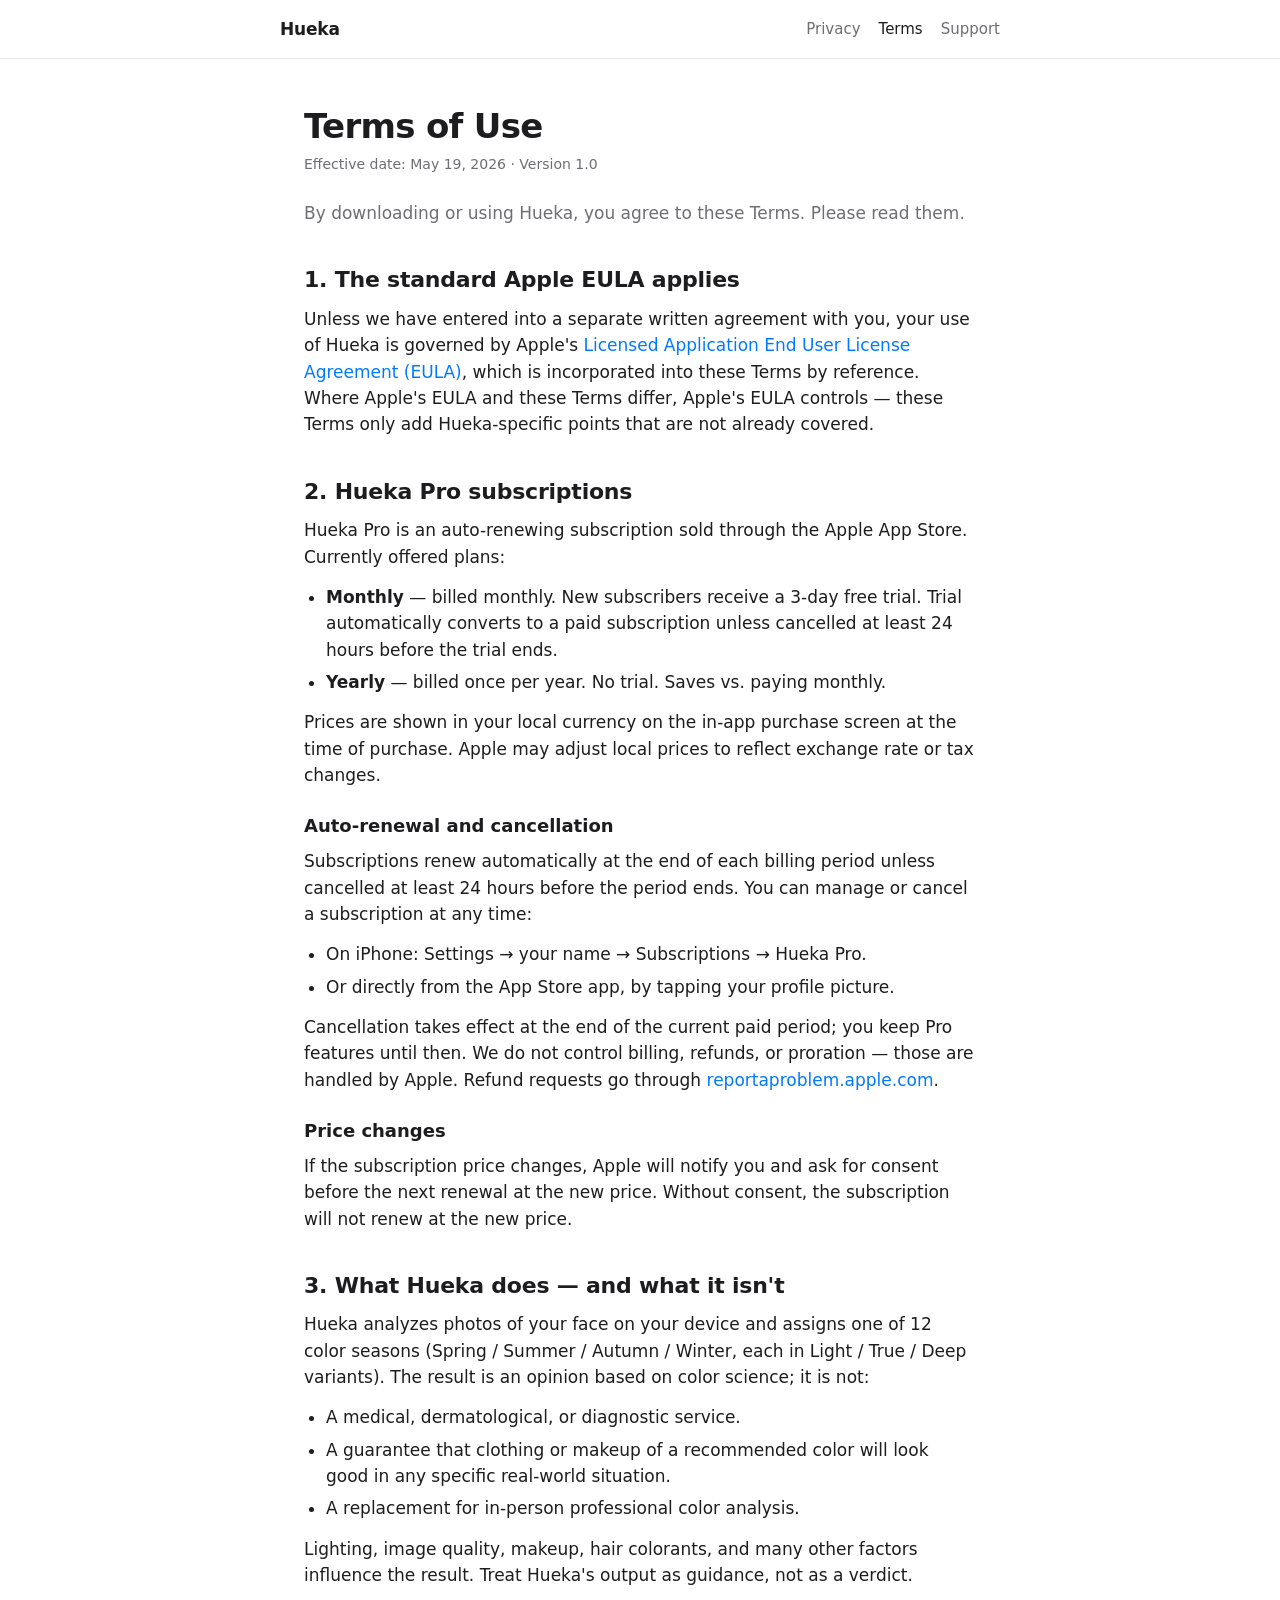
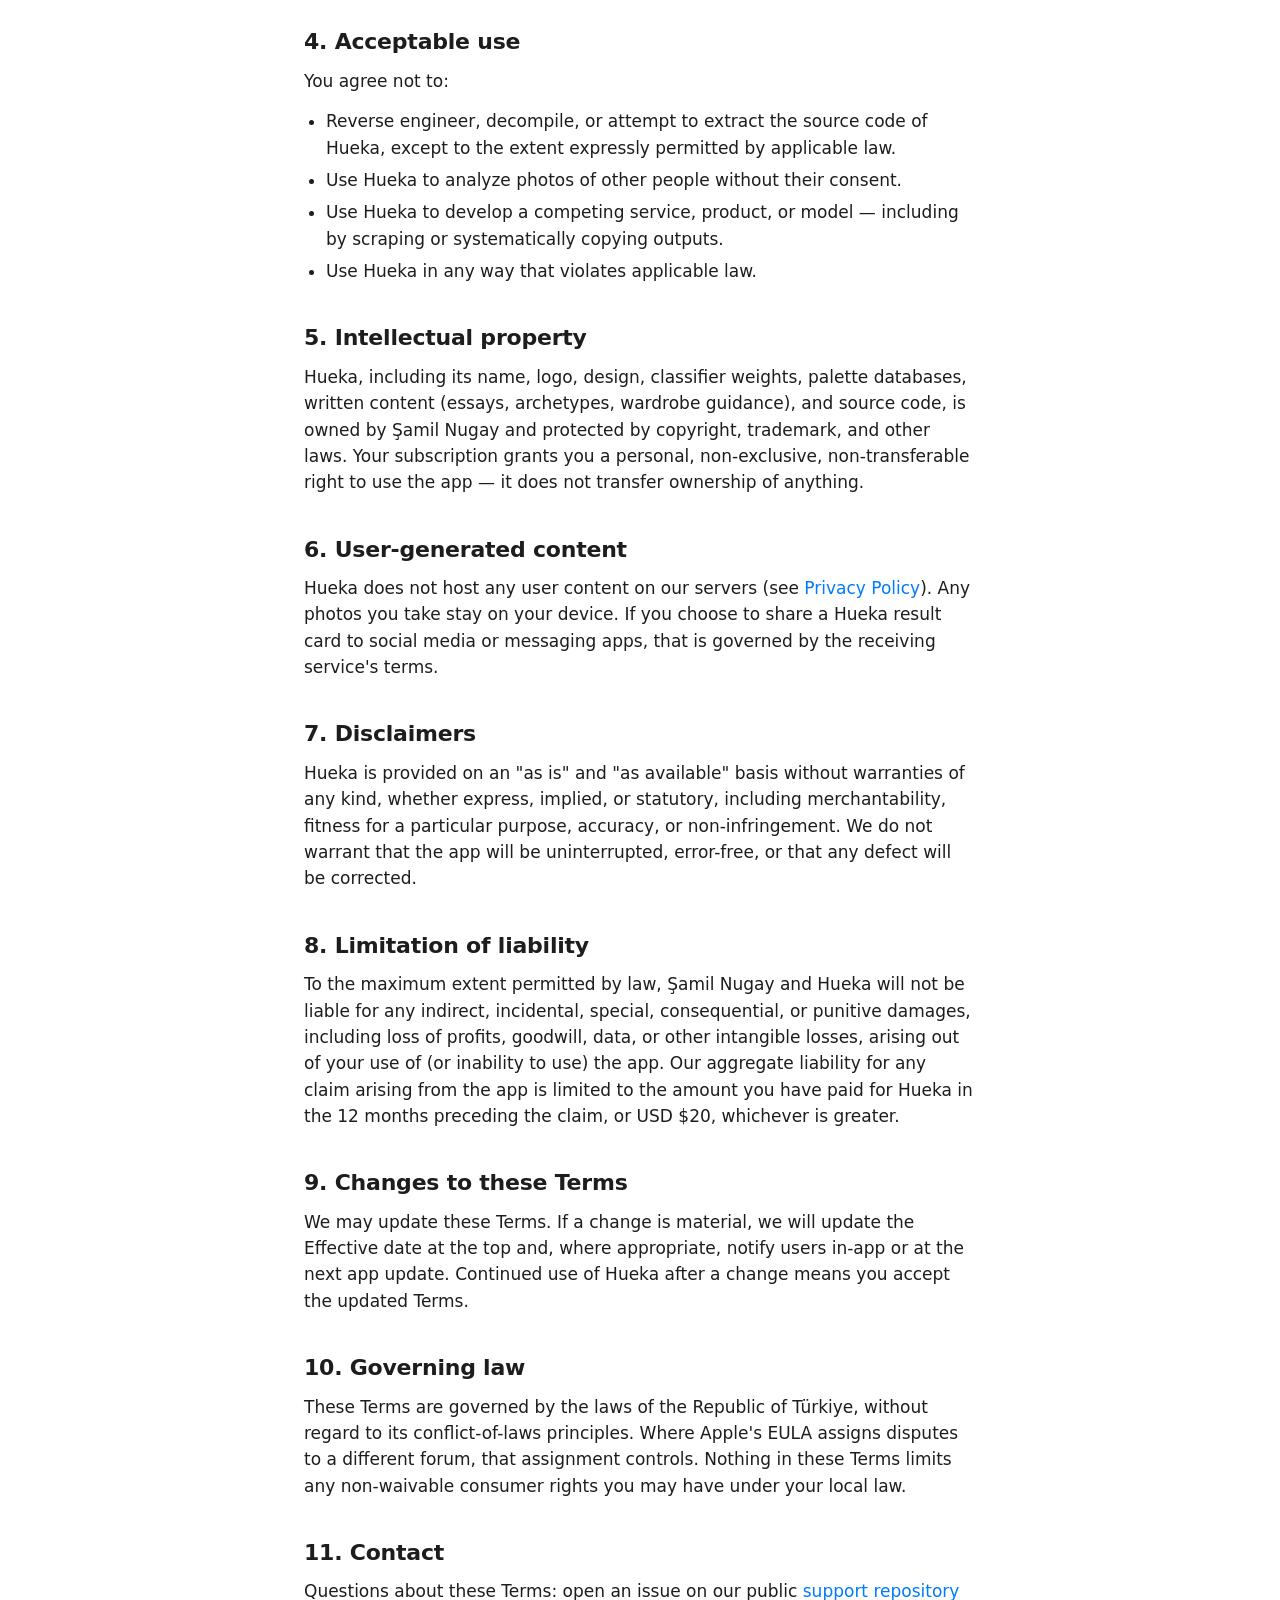
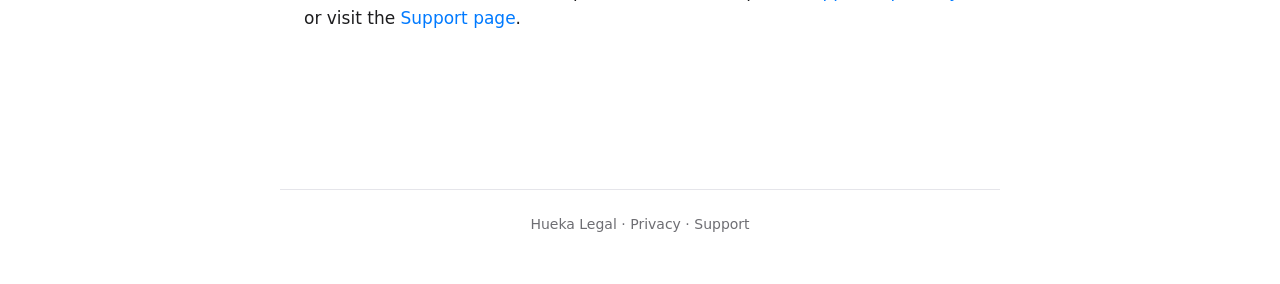
==== terms.html @ d2b94a74 "Initial: Privacy Policy, Terms of Use, Support for Hueka" ====
<!doctype html>
<html lang="en">
<head>
  <meta charset="utf-8" />
  <meta name="viewport" content="width=device-width, initial-scale=1, viewport-fit=cover" />
  <title>Terms of Use — Hueka</title>
  <meta name="description" content="Terms of Use for Hueka, including subscription terms, acceptable use, and disclaimers." />
  <link rel="stylesheet" href="style.css" />
</head>
<body>
  <header class="site">
    <div class="inner">
      <a href="index.html" class="brand" style="color:inherit;text-decoration:none">Hueka</a>
      <nav>
        <a href="privacy.html">Privacy</a>
        <a href="terms.html" class="active">Terms</a>
        <a href="support.html">Support</a>
      </nav>
    </div>
  </header>

  <main>
    <h1>Terms of Use</h1>
    <p class="meta">Effective date: May 19, 2026 · Version 1.0</p>
    <p class="lede">By downloading or using Hueka, you agree to these Terms. Please read them.</p>

    <h2>1. The standard Apple EULA applies</h2>
    <p>Unless we have entered into a separate written agreement with you, your use of Hueka is governed by Apple's <a href="https://www.apple.com/legal/internet-services/itunes/dev/stdeula/">Licensed Application End User License Agreement (EULA)</a>, which is incorporated into these Terms by reference. Where Apple's EULA and these Terms differ, Apple's EULA controls — these Terms only add Hueka-specific points that are not already covered.</p>

    <h2 id="subscriptions">2. Hueka Pro subscriptions</h2>
    <p>Hueka Pro is an auto-renewing subscription sold through the Apple App Store. Currently offered plans:</p>
    <ul>
      <li><strong>Monthly</strong> — billed monthly. New subscribers receive a 3-day free trial. Trial automatically converts to a paid subscription unless cancelled at least 24 hours before the trial ends.</li>
      <li><strong>Yearly</strong> — billed once per year. No trial. Saves vs. paying monthly.</li>
    </ul>
    <p>Prices are shown in your local currency on the in-app purchase screen at the time of purchase. Apple may adjust local prices to reflect exchange rate or tax changes.</p>

    <h3>Auto-renewal and cancellation</h3>
    <p>Subscriptions renew automatically at the end of each billing period unless cancelled at least 24 hours before the period ends. You can manage or cancel a subscription at any time:</p>
    <ul>
      <li>On iPhone: Settings → your name → Subscriptions → Hueka Pro.</li>
      <li>Or directly from the App Store app, by tapping your profile picture.</li>
    </ul>
    <p>Cancellation takes effect at the end of the current paid period; you keep Pro features until then. We do not control billing, refunds, or proration — those are handled by Apple. Refund requests go through <a href="https://reportaproblem.apple.com">reportaproblem.apple.com</a>.</p>

    <h3>Price changes</h3>
    <p>If the subscription price changes, Apple will notify you and ask for consent before the next renewal at the new price. Without consent, the subscription will not renew at the new price.</p>

    <h2>3. What Hueka does — and what it isn't</h2>
    <p>Hueka analyzes photos of your face on your device and assigns one of 12 color seasons (Spring / Summer / Autumn / Winter, each in Light / True / Deep variants). The result is an opinion based on color science; it is not:</p>
    <ul>
      <li>A medical, dermatological, or diagnostic service.</li>
      <li>A guarantee that clothing or makeup of a recommended color will look good in any specific real-world situation.</li>
      <li>A replacement for in-person professional color analysis.</li>
    </ul>
    <p>Lighting, image quality, makeup, hair colorants, and many other factors influence the result. Treat Hueka's output as guidance, not as a verdict.</p>

    <h2>4. Acceptable use</h2>
    <p>You agree not to:</p>
    <ul>
      <li>Reverse engineer, decompile, or attempt to extract the source code of Hueka, except to the extent expressly permitted by applicable law.</li>
      <li>Use Hueka to analyze photos of other people without their consent.</li>
      <li>Use Hueka to develop a competing service, product, or model — including by scraping or systematically copying outputs.</li>
      <li>Use Hueka in any way that violates applicable law.</li>
    </ul>

    <h2>5. Intellectual property</h2>
    <p>Hueka, including its name, logo, design, classifier weights, palette databases, written content (essays, archetypes, wardrobe guidance), and source code, is owned by Şamil Nugay and protected by copyright, trademark, and other laws. Your subscription grants you a personal, non-exclusive, non-transferable right to use the app — it does not transfer ownership of anything.</p>

    <h2>6. User-generated content</h2>
    <p>Hueka does not host any user content on our servers (see <a href="privacy.html">Privacy Policy</a>). Any photos you take stay on your device. If you choose to share a Hueka result card to social media or messaging apps, that is governed by the receiving service's terms.</p>

    <h2>7. Disclaimers</h2>
    <p>Hueka is provided on an "as is" and "as available" basis without warranties of any kind, whether express, implied, or statutory, including merchantability, fitness for a particular purpose, accuracy, or non-infringement. We do not warrant that the app will be uninterrupted, error-free, or that any defect will be corrected.</p>

    <h2>8. Limitation of liability</h2>
    <p>To the maximum extent permitted by law, Şamil Nugay and Hueka will not be liable for any indirect, incidental, special, consequential, or punitive damages, including loss of profits, goodwill, data, or other intangible losses, arising out of your use of (or inability to use) the app. Our aggregate liability for any claim arising from the app is limited to the amount you have paid for Hueka in the 12 months preceding the claim, or USD $20, whichever is greater.</p>

    <h2>9. Changes to these Terms</h2>
    <p>We may update these Terms. If a change is material, we will update the Effective date at the top and, where appropriate, notify users in-app or at the next app update. Continued use of Hueka after a change means you accept the updated Terms.</p>

    <h2>10. Governing law</h2>
    <p>These Terms are governed by the laws of the Republic of Türkiye, without regard to its conflict-of-laws principles. Where Apple's EULA assigns disputes to a different forum, that assignment controls. Nothing in these Terms limits any non-waivable consumer rights you may have under your local law.</p>

    <h2>11. Contact</h2>
    <p>Questions about these Terms: open an issue on our public <a href="https://github.com/nugaysamil/hueka-legal/issues">support repository</a> or visit the <a href="support.html">Support page</a>.</p>
  </main>

  <footer>
    <a href="index.html">Hueka Legal</a> · <a href="privacy.html">Privacy</a> · <a href="support.html">Support</a>
  </footer>
</body>
</html>
---- style.css ----
:root {
  color-scheme: light dark;
  --bg: #ffffff;
  --fg: #1d1d1f;
  --muted: #6e6e73;
  --accent: #007aff;
  --border: #e5e5ea;
  --card: #f5f5f7;
}
@media (prefers-color-scheme: dark) {
  :root {
    --bg: #000000;
    --fg: #f5f5f7;
    --muted: #a1a1a6;
    --accent: #0a84ff;
    --border: #2c2c2e;
    --card: #1c1c1e;
  }
}

* { box-sizing: border-box; }

html, body {
  margin: 0;
  padding: 0;
  background: var(--bg);
  color: var(--fg);
  font-family: -apple-system, BlinkMacSystemFont, "SF Pro Text", "Helvetica Neue", system-ui, sans-serif;
  font-size: 17px;
  line-height: 1.55;
  -webkit-font-smoothing: antialiased;
  -webkit-text-size-adjust: 100%;
}

main {
  max-width: 720px;
  margin: 0 auto;
  padding: 48px 24px 96px;
}

header.site {
  border-bottom: 1px solid var(--border);
  padding: 16px 24px;
  background: var(--bg);
  position: sticky;
  top: 0;
  backdrop-filter: saturate(180%) blur(20px);
  -webkit-backdrop-filter: saturate(180%) blur(20px);
  z-index: 10;
}

header.site .inner {
  max-width: 720px;
  margin: 0 auto;
  display: flex;
  align-items: center;
  justify-content: space-between;
  gap: 16px;
}

header.site .brand {
  font-weight: 700;
  font-size: 17px;
  letter-spacing: -0.01em;
}

header.site nav {
  display: flex;
  gap: 18px;
  font-size: 15px;
}

header.site nav a {
  color: var(--muted);
  text-decoration: none;
}

header.site nav a:hover,
header.site nav a.active {
  color: var(--fg);
}

h1 {
  font-size: 34px;
  line-height: 1.15;
  letter-spacing: -0.02em;
  margin: 0 0 8px;
  font-weight: 700;
}

h2 {
  font-size: 22px;
  line-height: 1.25;
  letter-spacing: -0.01em;
  margin: 40px 0 12px;
  font-weight: 600;
}

h3 {
  font-size: 18px;
  margin: 24px 0 8px;
  font-weight: 600;
}

p, ul, ol {
  margin: 0 0 14px;
}

ul, ol { padding-left: 22px; }

li { margin-bottom: 6px; }

a {
  color: var(--accent);
  text-decoration: none;
}

a:hover { text-decoration: underline; }

.lede {
  color: var(--muted);
  font-size: 17px;
  margin-bottom: 32px;
}

.meta {
  color: var(--muted);
  font-size: 14px;
  margin: 0 0 24px;
}

.card {
  background: var(--card);
  border-radius: 14px;
  padding: 18px 20px;
  margin: 16px 0;
}

footer {
  max-width: 720px;
  margin: 48px auto 24px;
  padding: 24px;
  border-top: 1px solid var(--border);
  color: var(--muted);
  font-size: 14px;
  text-align: center;
}

footer a { color: var(--muted); }

@media (max-width: 480px) {
  main { padding: 32px 20px 64px; }
  h1 { font-size: 28px; }
  h2 { font-size: 20px; }
}
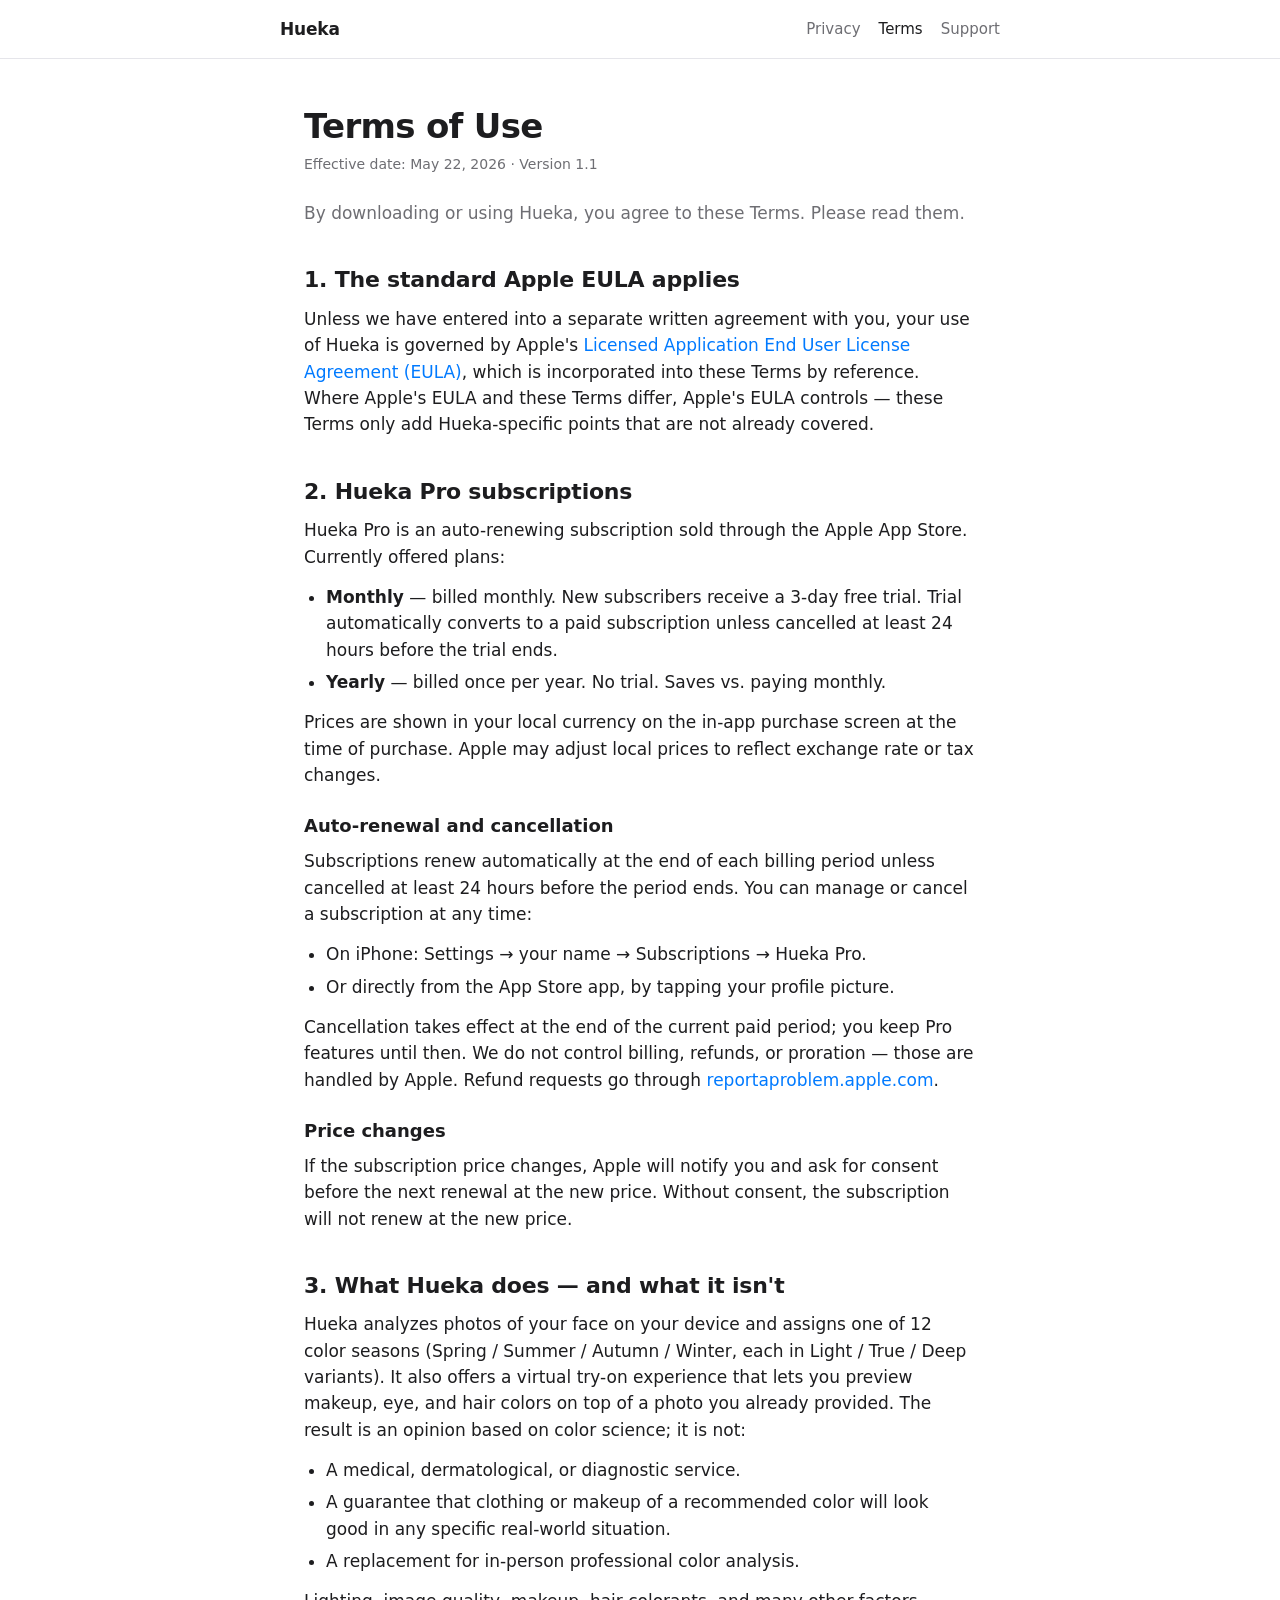
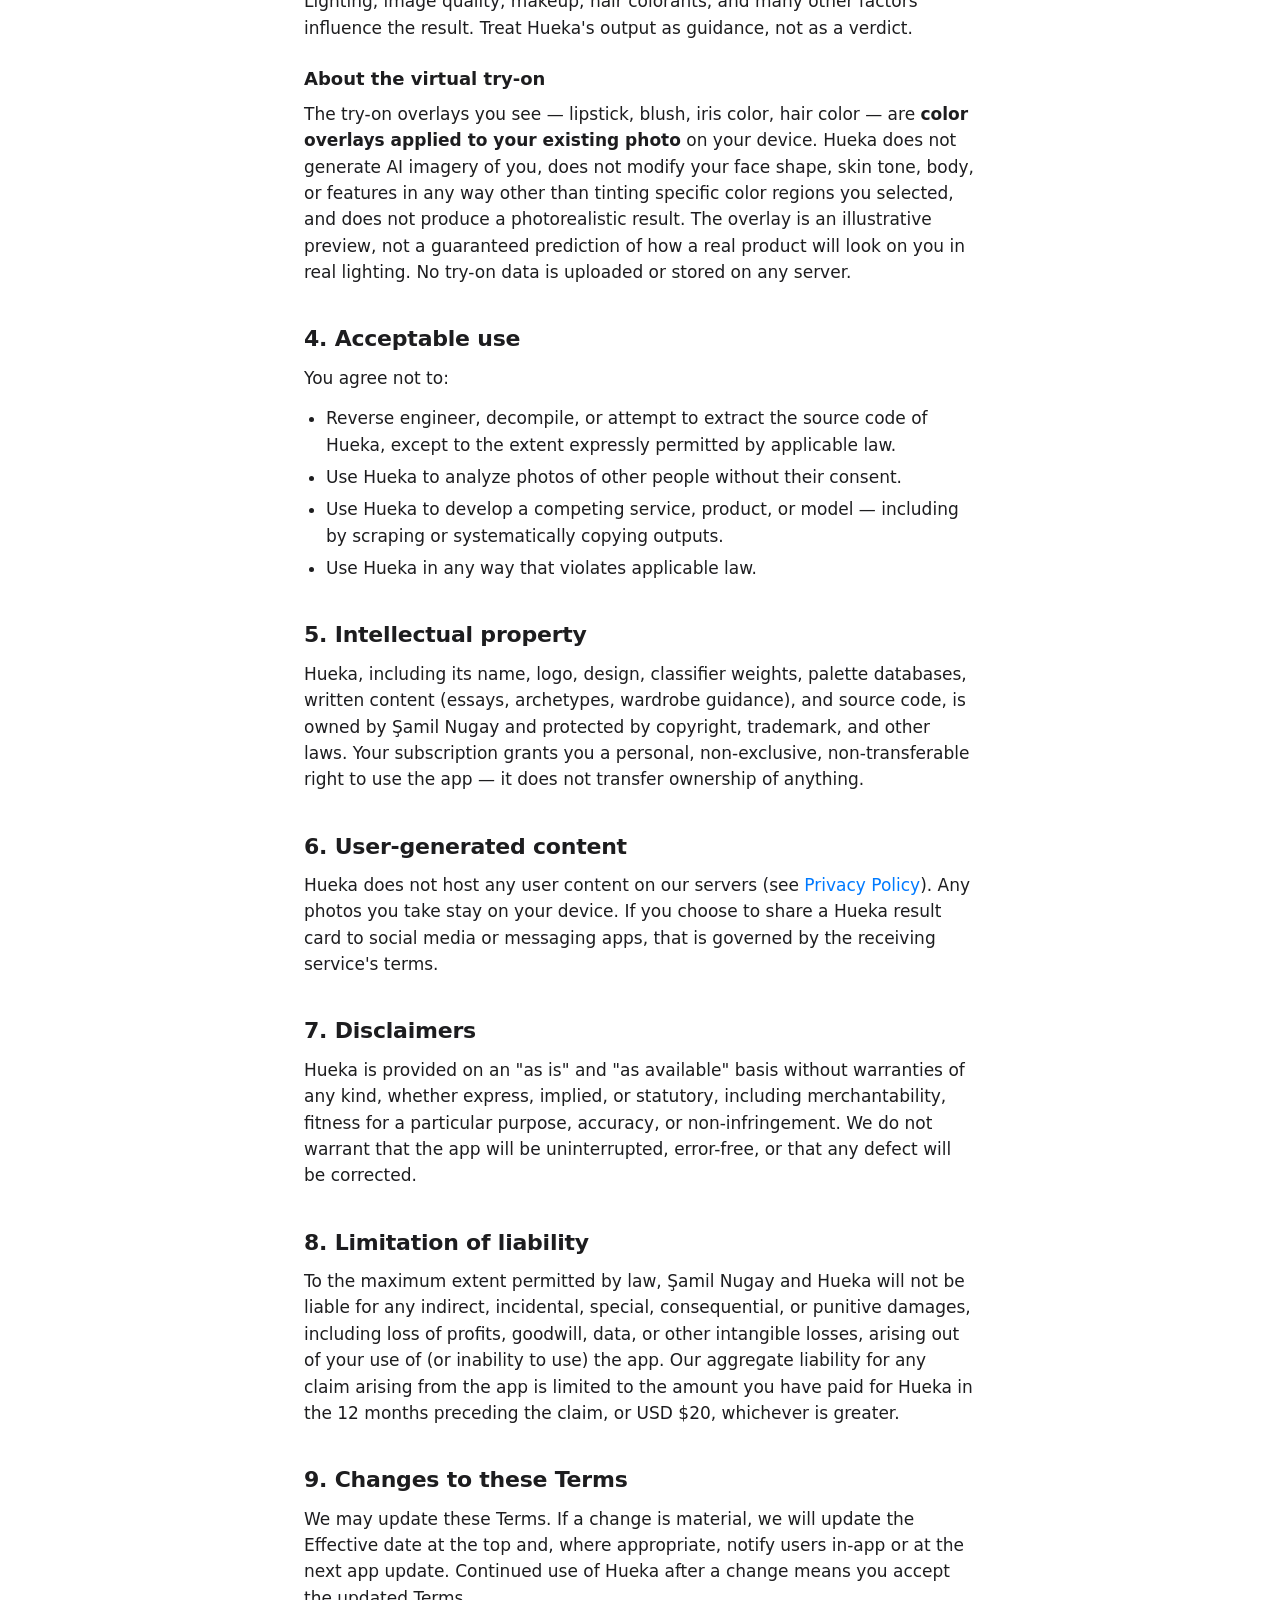
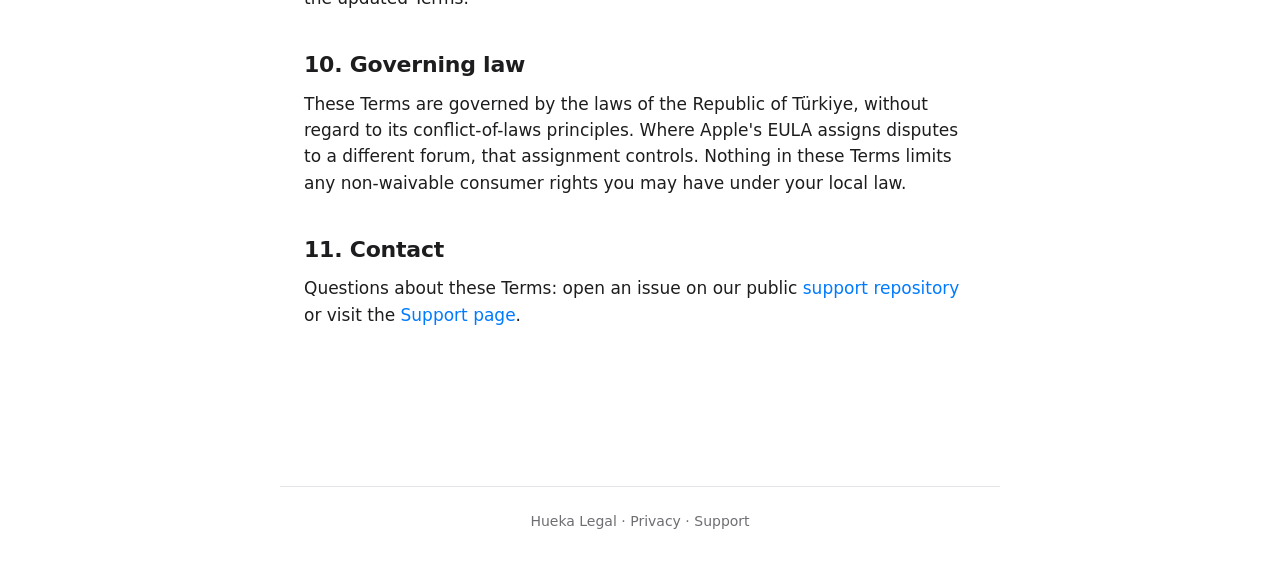
==== commit 8982ce14: "Privacy: add Guideline 5.1.2(vi) face-data compliance; Terms: add try-on AR disclaimer Privacy v1.1 " ====
--- a/terms.html
+++ b/terms.html
@@ -21,7 +21,7 @@
 
   <main>
     <h1>Terms of Use</h1>
-    <p class="meta">Effective date: May 19, 2026 · Version 1.0</p>
+    <p class="meta">Effective date: May 22, 2026 · Version 1.1</p>
     <p class="lede">By downloading or using Hueka, you agree to these Terms. Please read them.</p>
 
     <h2>1. The standard Apple EULA applies</h2>
@@ -47,13 +47,16 @@
     <p>If the subscription price changes, Apple will notify you and ask for consent before the next renewal at the new price. Without consent, the subscription will not renew at the new price.</p>
 
     <h2>3. What Hueka does — and what it isn't</h2>
-    <p>Hueka analyzes photos of your face on your device and assigns one of 12 color seasons (Spring / Summer / Autumn / Winter, each in Light / True / Deep variants). The result is an opinion based on color science; it is not:</p>
+    <p>Hueka analyzes photos of your face on your device and assigns one of 12 color seasons (Spring / Summer / Autumn / Winter, each in Light / True / Deep variants). It also offers a virtual try-on experience that lets you preview makeup, eye, and hair colors on top of a photo you already provided. The result is an opinion based on color science; it is not:</p>
     <ul>
       <li>A medical, dermatological, or diagnostic service.</li>
       <li>A guarantee that clothing or makeup of a recommended color will look good in any specific real-world situation.</li>
       <li>A replacement for in-person professional color analysis.</li>
     </ul>
     <p>Lighting, image quality, makeup, hair colorants, and many other factors influence the result. Treat Hueka's output as guidance, not as a verdict.</p>
+
+    <h3>About the virtual try-on</h3>
+    <p>The try-on overlays you see — lipstick, blush, iris color, hair color — are <strong>color overlays applied to your existing photo</strong> on your device. Hueka does not generate AI imagery of you, does not modify your face shape, skin tone, body, or features in any way other than tinting specific color regions you selected, and does not produce a photorealistic result. The overlay is an illustrative preview, not a guaranteed prediction of how a real product will look on you in real lighting. No try-on data is uploaded or stored on any server.</p>
 
     <h2>4. Acceptable use</h2>
     <p>You agree not to:</p>
